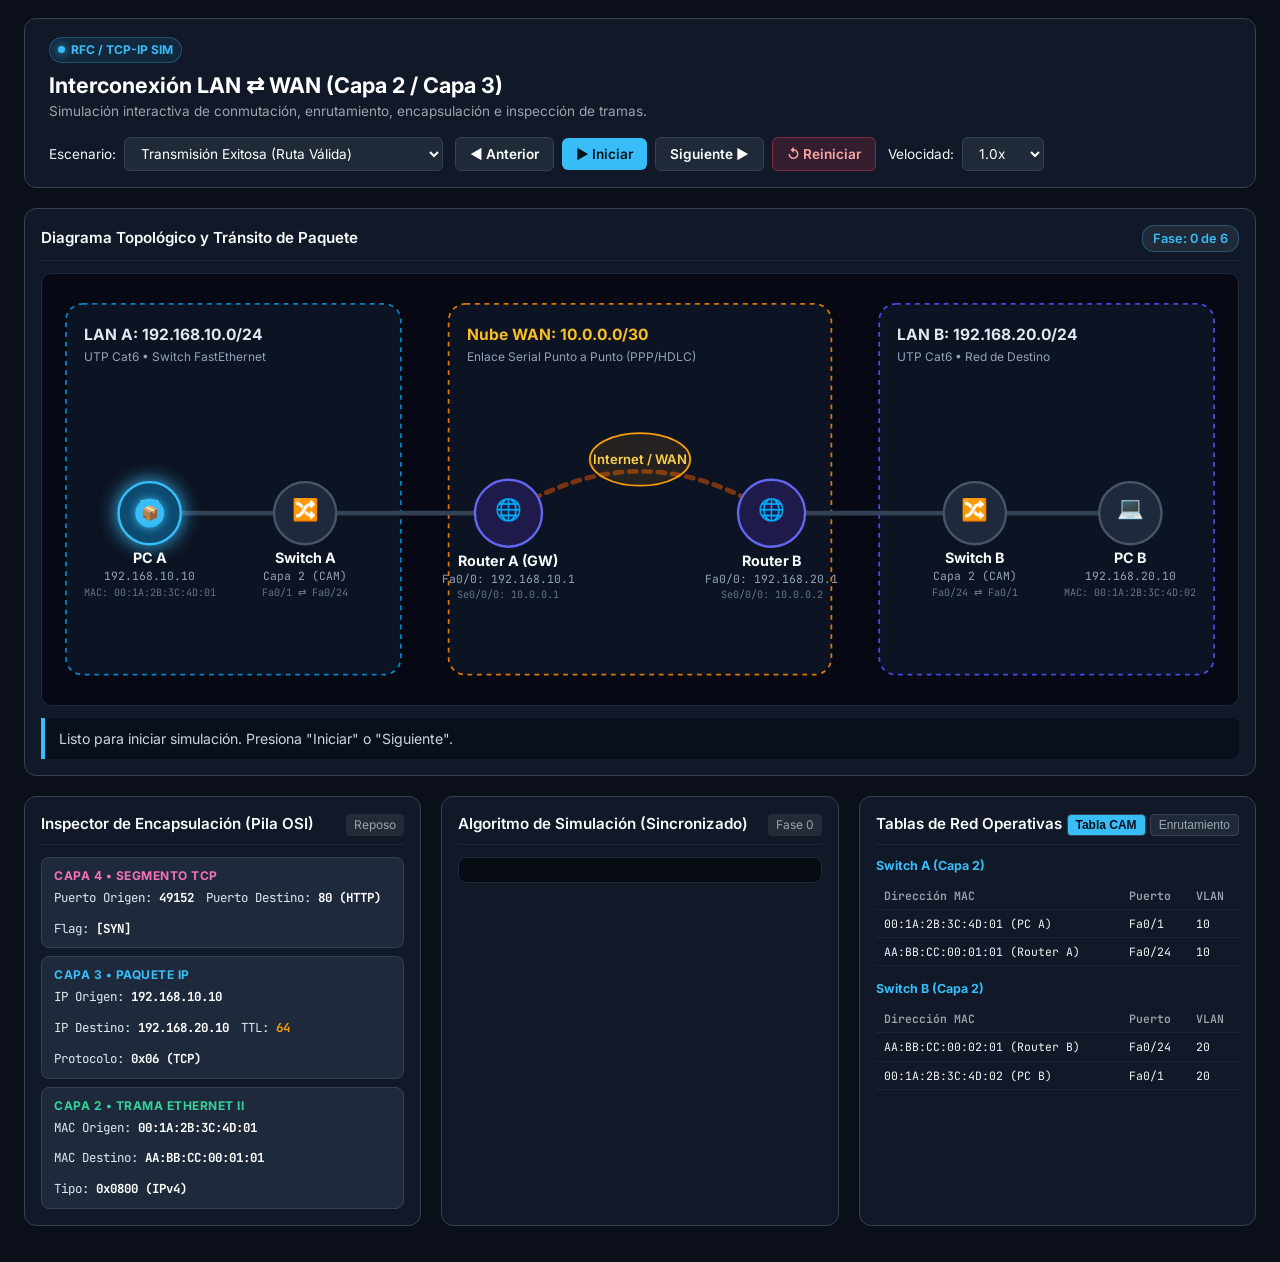
==== index.html @ 436ecb60 "V0.0.2" ====
<!DOCTYPE html>
<html lang="es-MX">
<head>
  <meta charset="UTF-8">
  <meta name="viewport" content="width=device-width, initial-scale=1.0">
  <title>Simulador de Interconexión LAN a WAN</title>
  <link rel="stylesheet" href="style.css">
  <link rel="preconnect" href="https://fonts.googleapis.com">
  <link rel="preconnect" href="https://fonts.gstatic.com" crossorigin>
  <link href="https://fonts.googleapis.com/css2?family=JetBrains+Mono:wght@400;600;700&family=Inter:wght@400;500;600;700&display=swap" rel="stylesheet">
</head>
<body>

  <!-- Encabezado Principal -->
  <header class="app-header">
    <div class="header-titles">
      <div class="badge-status">
        <span class="pulse-indicator"></span> RFC / TCP-IP SIM
      </div>
      <h1>Interconexión LAN ⇄ WAN (Capa 2 / Capa 3)</h1>
      <p class="subtitle">Simulación interactiva de conmutación, enrutamiento, encapsulación e inspección de tramas.</p>
    </div>

    <!-- Barra de Controles Globales -->
    <div class="control-panel">
      <div class="control-group">
        <label for="simulation-mode">Escenario:</label>
        <select id="simulation-mode" class="select-input">
          <option value="success">Transmisión Exitosa (Ruta Válida)</option>
          <option value="fail">Falla en Enrutamiento (ICMP Unreachable)</option>
        </select>
      </div>

      <div class="control-group">
        <button id="btn-prev" class="btn btn-secondary" title="Paso Anterior">◀ Anterior</button>
        <button id="btn-play" class="btn btn-primary" title="Reproducir/Pausar">▶ Iniciar</button>
        <button id="btn-next" class="btn btn-secondary" title="Paso Siguiente">Siguiente ▶</button>
        <button id="btn-reset" class="btn btn-danger" title="Reiniciar Simulación">↺ Reiniciar</button>
      </div>

      <div class="control-group speed-group">
        <label for="playback-speed">Velocidad:</label>
        <select id="playback-speed" class="select-input">
          <option value="2500">0.75x</option>
          <option value="1800" selected>1.0x</option>
          <option value="900">2.0x</option>
        </select>
      </div>
    </div>
  </header>

  <!-- Contenedor Principal en Cuadrícula -->
  <main class="main-layout">
    
    <!-- Panel Superior: Topología de Red Vectorial -->
    <section class="card topology-card">
      <div class="card-header">
        <h2>Diagrama Topológico y Tránsito de Paquete</h2>
        <span class="step-badge" id="step-counter">Fase: 0 de 6</span>
      </div>

      <div class="svg-viewport-wrapper">
        <svg id="network-topology" viewBox="0 0 1000 360" preserveAspectRatio="xMidYMid meet">
          <defs>
            <!-- Gradientes de enlaces -->
            <linearGradient id="utp-gradient" x1="0%" y1="0%" x2="100%" y2="0%">
              <stop offset="0%" stop-color="#38bdf8" />
              <stop offset="100%" stop-color="#818cf8" />
            </linearGradient>
            <linearGradient id="wan-gradient" x1="0%" y1="0%" x2="100%" y2="0%">
              <stop offset="0%" stop-color="#f59e0b" />
              <stop offset="100%" stop-color="#ef4444" />
            </linearGradient>

            <!-- Glow Filters -->
            <filter id="glow-packet" x="-50%" y="-50%" width="200%" height="200%">
              <feDropShadow dx="0" dy="0" stdDeviation="4" flood-color="#38bdf8"/>
            </filter>
            <filter id="glow-error" x="-50%" y="-50%" width="200%" height="200%">
              <feDropShadow dx="0" dy="0" stdDeviation="4" flood-color="#ef4444"/>
            </filter>
          </defs>

          <!-- Zona LAN A -->
          <rect x="20" y="25" width="280" height="310" rx="14" class="zone-box zone-lan-a"/>
          <text x="35" y="55" class="zone-label">LAN A: 192.168.10.0/24</text>
          <text x="35" y="73" class="zone-sublabel">UTP Cat6 • Switch FastEthernet</text>

          <!-- Zona WAN -->
          <rect x="340" y="25" width="320" height="310" rx="14" class="zone-box zone-wan"/>
          <text x="355" y="55" class="zone-label-wan">Nube WAN: 10.0.0.0/30</text>
          <text x="355" y="73" class="zone-sublabel">Enlace Serial Punto a Punto (PPP/HDLC)</text>

          <!-- Zona LAN B -->
          <rect x="700" y="25" width="280" height="310" rx="14" class="zone-box zone-lan-b"/>
          <text x="715" y="55" class="zone-label">LAN B: 192.168.20.0/24</text>
          <text x="715" y="73" class="zone-sublabel">UTP Cat6 • Red de Destino</text>

          <!-- Cables Físicos / Enlaces (Paths) -->
          <path id="link-pcA-swA" class="cable cable-lan" d="M 90 200 L 220 200" />
          <path id="link-swA-rtA" class="cable cable-lan" d="M 220 200 L 390 200" />
          <path id="link-rtA-rtB" class="cable cable-wan" d="M 390 200 Q 500 130 610 200" />
          <path id="link-rtB-swB" class="cable cable-lan" d="M 610 200 L 780 200" />
          <path id="link-swB-pcB" class="cable cable-lan" d="M 780 200 L 910 200" />

          <!-- Nodos: Dispositivos de Red -->

          <!-- PC A -->
          <g id="node-pcA" class="network-node active-node" transform="translate(90, 200)">
            <circle r="26" class="node-bg" />
            <text y="-3" class="node-icon">💻</text>
            <text y="42" class="node-name">PC A</text>
            <text y="56" class="node-ip">192.168.10.10</text>
            <text y="69" class="node-mac">MAC: 00:1A:2B:3C:4D:01</text>
          </g>

          <!-- Switch A -->
          <g id="node-swA" class="network-node" transform="translate(220, 200)">
            <circle r="26" class="node-bg" />
            <text y="-2" class="node-icon">🔀</text>
            <text y="42" class="node-name">Switch A</text>
            <text y="56" class="node-ip">Capa 2 (CAM)</text>
            <text y="69" class="node-mac">Fa0/1 ⇄ Fa0/24</text>
          </g>

          <!-- Router A -->
          <g id="node-rtA" class="network-node" transform="translate(390, 200)">
            <circle r="28" class="node-bg node-router" />
            <text y="-2" class="node-icon">🌐</text>
            <text y="44" class="node-name">Router A (GW)</text>
            <text y="58" class="node-ip">Fa0/0: 192.168.10.1</text>
            <text y="71" class="node-mac">Se0/0/0: 10.0.0.1</text>
          </g>

          <!-- Nube WAN (Ilustración central) -->
          <g transform="translate(500, 155)">
            <ellipse rx="42" ry="22" class="wan-cloud-bg" />
            <text y="4" class="wan-cloud-text">Internet / WAN</text>
          </g>

          <!-- Router B -->
          <g id="node-rtB" class="network-node" transform="translate(610, 200)">
            <circle r="28" class="node-bg node-router" />
            <text y="-2" class="node-icon">🌐</text>
            <text y="44" class="node-name">Router B</text>
            <text y="58" class="node-ip">Fa0/0: 192.168.20.1</text>
            <text y="71" class="node-mac">Se0/0/0: 10.0.0.2</text>
          </g>

          <!-- Switch B -->
          <g id="node-swB" class="network-node" transform="translate(780, 200)">
            <circle r="26" class="node-bg" />
            <text y="-2" class="node-icon">🔀</text>
            <text y="42" class="node-name">Switch B</text>
            <text y="56" class="node-ip">Capa 2 (CAM)</text>
            <text y="69" class="node-mac">Fa0/24 ⇄ Fa0/1</text>
          </g>

          <!-- PC B -->
          <g id="node-pcB" class="network-node" transform="translate(910, 200)">
            <circle r="26" class="node-bg" />
            <text y="-3" class="node-icon">💻</text>
            <text y="42" class="node-name">PC B</text>
            <text y="56" class="node-ip">192.168.20.10</text>
            <text y="69" class="node-mac">MAC: 00:1A:2B:3C:4D:02</text>
          </g>

          <!-- Paquete Dinámico Animado -->
          <g id="packet-marker" transform="translate(90, 200)">
            <circle r="12" class="packet-circle" filter="url(#glow-packet)"/>
            <text id="packet-icon" text-anchor="middle" dy="4" class="packet-text">📦</text>
          </g>
        </svg>
      </div>

      <!-- Barra de Estado Inferior de la Topología -->
      <div class="event-banner" id="event-description">
        Listo para iniciar simulación. Presiona "Iniciar" o "Siguiente".
      </div>
    </section>

    <!-- Fila Inferior: Inspector OSI, Algoritmo y Tablas -->
    <div class="bottom-grid">

      <!-- Panel 1: Inspector de Cabeceras / Pila OSI -->
      <section class="card osi-card">
        <div class="card-header">
          <h3>Inspector de Encapsulación (Pila OSI)</h3>
          <span class="info-pill" id="osi-status">Reposo</span>
        </div>
        <div class="osi-layers-stack">
          <!-- Capa 4: Transporte -->
          <div class="osi-layer layer-4">
            <div class="layer-title">Capa 4 • Segmento TCP</div>
            <div class="layer-content">
              <span>Puerto Origen: <strong>49152</strong></span>
              <span>Puerto Destino: <strong>80 (HTTP)</strong></span>
              <span>Flag: <strong>[SYN]</strong></span>
            </div>
          </div>
          <!-- Capa 3: Red -->
          <div class="osi-layer layer-3">
            <div class="layer-title">Capa 3 • Paquete IP</div>
            <div class="layer-content">
              <span>IP Origen: <strong id="hdr-ip-src">192.168.10.10</strong></span>
              <span>IP Destino: <strong id="hdr-ip-dst">192.168.20.10</strong></span>
              <span>TTL: <strong id="hdr-ttl" class="highlight-val">64</strong></span>
              <span>Protocolo: <strong>0x06 (TCP)</strong></span>
            </div>
          </div>
          <!-- Capa 2: Enlace de Datos -->
          <div class="osi-layer layer-2" id="layer-2-container">
            <div class="layer-title" id="hdr-l2-proto">Capa 2 • Trama Ethernet II</div>
            <div class="layer-content" id="hdr-l2-details">
              <span>MAC Origen: <strong id="hdr-mac-src">00:1A:2B:3C:4D:01</strong></span>
              <span>MAC Destino: <strong id="hdr-mac-dst">AA:BB:CC:00:01:01</strong></span>
              <span>Tipo: <strong>0x0800 (IPv4)</strong></span>
            </div>
          </div>
        </div>
      </section>

      <!-- Panel 2: Visor del Pseudocódigo Sincronizado -->
      <section class="card code-card">
        <div class="card-header">
          <h3>Algoritmo de Simulación (Sincronizado)</h3>
          <span class="info-pill" id="phase-tag">Fase 0</span>
        </div>
        <div class="code-viewport" id="code-container">
          <pre><code id="pseudocode-display"><!-- Las líneas se renderizan dinámicamente --></code></pre>
        </div>
      </section>

      <!-- Panel 3: Tablas Operativas de Dispositivos -->
      <section class="card tables-card">
        <div class="card-header">
          <h3>Tablas de Red Operativas</h3>
          <div class="tab-buttons">
            <button class="tab-btn active" data-tab="tab-cam">Tabla CAM</button>
            <button class="tab-btn" data-tab="tab-routing">Enrutamiento</button>
          </div>
        </div>

        <!-- Vista Tablas CAM -->
        <div class="tab-view active" id="tab-cam">
          <h4>Switch A (Capa 2)</h4>
          <table class="data-table">
            <thead>
              <tr><th>Dirección MAC</th><th>Puerto</th><th>VLAN</th></tr>
            </thead>
            <tbody>
              <tr id="cam-row-1"><td>00:1A:2B:3C:4D:01 (PC A)</td><td>Fa0/1</td><td>10</td></tr>
              <tr id="cam-row-2"><td>AA:BB:CC:00:01:01 (Router A)</td><td>Fa0/24</td><td>10</td></tr>
            </tbody>
          </table>

          <h4 style="margin-top: 14px;">Switch B (Capa 2)</h4>
          <table class="data-table">
            <thead>
              <tr><th>Dirección MAC</th><th>Puerto</th><th>VLAN</th></tr>
            </thead>
            <tbody>
              <tr id="cam-row-3"><td>AA:BB:CC:00:02:01 (Router B)</td><td>Fa0/24</td><td>20</td></tr>
              <tr id="cam-row-4"><td>00:1A:2B:3C:4D:02 (PC B)</td><td>Fa0/1</td><td>20</td></tr>
            </tbody>
          </table>
        </div>

        <!-- Vista Tablas de Enrutamiento -->
        <div class="tab-view" id="tab-routing">
          <h4>Router A (Capa 3)</h4>
          <table class="data-table">
            <thead>
              <tr><th>Red Destino</th><th>Máscara</th><th>Próximo Salto / Int</th></tr>
            </thead>
            <tbody>
              <tr id="rt-row-1"><td>192.168.10.0</td><td>/24</td><td>Directa (Fa0/0)</td></tr>
              <tr id="rt-row-2"><td>10.0.0.0</td><td>/30</td><td>Directa (Se0/0/0)</td></tr>
              <tr id="rt-row-3" class="highlight-route"><td>192.168.20.0</td><td>/24</td><td>10.0.0.2 (Se0/0/0)</td></tr>
            </tbody>
          </table>

          <h4 style="margin-top: 14px;">Router B (Capa 3)</h4>
          <table class="data-table">
            <thead>
              <tr><th>Red Destino</th><th>Máscara</th><th>Próximo Salto / Int</th></tr>
            </thead>
            <tbody>
              <tr id="rt-row-4"><td>10.0.0.0</td><td>/30</td><td>Directa (Se0/0/0)</td></tr>
              <tr id="rt-row-5" class="highlight-route"><td>192.168.20.0</td><td>/24</td><td>Directa (Fa0/0)</td></tr>
            </tbody>
          </table>
        </div>
      </section>

    </div>
  </main>

  <script src="script.js"></script>
</body>
</html>
---- style.css ----
/* ==========================================================
   Variables de Tema y Reset
   ========================================================== */
:root {
  --bg-main: #0b0f19;
  --bg-card: #111827;
  --bg-card-hover: #1f2937;
  --border-color: #374151;
  --text-main: #f3f4f6;
  --text-muted: #9ca3af;
  
  --accent-cyan: #38bdf8;
  --accent-blue: #6366f1;
  --accent-green: #10b981;
  --accent-amber: #f59e0b;
  --accent-rose: #f43f5e;
  
  --font-sans: 'Inter', -apple-system, BlinkMacSystemFont, sans-serif;
  --font-mono: 'JetBrains Mono', Consolas, Monaco, monospace;
}

* {
  box-sizing: border-box;
  margin: 0;
  padding: 0;
}

body {
  font-family: var(--font-sans);
  background-color: var(--bg-main);
  color: var(--text-main);
  min-height: 100vh;
  line-height: 1.5;
  padding: 18px 24px 36px 24px;
}

/* ==========================================================
   Encabezado y Panel Superior
   ========================================================== */
.app-header {
  display: flex;
  flex-wrap: wrap;
  justify-content: space-between;
  align-items: center;
  gap: 16px;
  background-color: var(--bg-card);
  border: 1px solid var(--border-color);
  padding: 16px 24px;
  border-radius: 12px;
  margin-bottom: 20px;
}

.header-titles h1 {
  font-size: 1.35rem;
  font-weight: 700;
  color: #fff;
}

.subtitle {
  font-size: 0.85rem;
  color: var(--text-muted);
}

.badge-status {
  display: inline-flex;
  align-items: center;
  gap: 6px;
  font-size: 0.75rem;
  font-weight: 700;
  color: var(--accent-cyan);
  background: rgba(56, 189, 248, 0.1);
  padding: 3px 8px;
  border-radius: 20px;
  margin-bottom: 6px;
  border: 1px solid rgba(56, 189, 248, 0.3);
}

.pulse-indicator {
  width: 7px;
  height: 7px;
  background-color: var(--accent-cyan);
  border-radius: 50%;
  box-shadow: 0 0 8px var(--accent-cyan);
}

.control-panel {
  display: flex;
  flex-wrap: wrap;
  align-items: center;
  gap: 12px;
}

.control-group {
  display: flex;
  align-items: center;
  gap: 8px;
  font-size: 0.85rem;
}

.select-input {
  background-color: #1f2937;
  color: #fff;
  border: 1px solid var(--border-color);
  padding: 7px 12px;
  border-radius: 6px;
  font-family: inherit;
  font-size: 0.85rem;
  cursor: pointer;
  outline: none;
}

.select-input:focus {
  border-color: var(--accent-cyan);
}

.btn {
  font-family: inherit;
  font-size: 0.85rem;
  font-weight: 600;
  padding: 8px 14px;
  border-radius: 6px;
  cursor: pointer;
  border: none;
  transition: all 0.2s ease;
}

.btn-primary {
  background-color: var(--accent-cyan);
  color: #04121e;
}
.btn-primary:hover {
  background-color: #7dd3fc;
}

.btn-secondary {
  background-color: #1f2937;
  color: #fff;
  border: 1px solid var(--border-color);
}
.btn-secondary:hover {
  background-color: #374151;
}

.btn-danger {
  background-color: rgba(244, 63, 94, 0.15);
  color: #fca5a5;
  border: 1px solid rgba(244, 63, 94, 0.4);
}
.btn-danger:hover {
  background-color: rgba(244, 63, 94, 0.3);
}

/* ==========================================================
   Layout Principal y Tarjetas
   ========================================================== */
.main-layout {
  display: flex;
  flex-direction: column;
  gap: 20px;
}

.card {
  background-color: var(--bg-card);
  border: 1px solid var(--border-color);
  border-radius: 12px;
  padding: 16px;
  display: flex;
  flex-direction: column;
}

.card-header {
  display: flex;
  justify-content: space-between;
  align-items: center;
  margin-bottom: 12px;
  border-bottom: 1px solid rgba(255, 255, 255, 0.05);
  padding-bottom: 8px;
}

.card-header h2, .card-header h3 {
  font-size: 0.95rem;
  font-weight: 600;
  color: #f9fafb;
}

.step-badge {
  background: #1f2937;
  color: var(--accent-cyan);
  padding: 3px 10px;
  border-radius: 12px;
  font-size: 0.8rem;
  font-weight: 600;
  border: 1px solid rgba(56, 189, 248, 0.3);
}

.info-pill {
  font-size: 0.75rem;
  background: rgba(255, 255, 255, 0.08);
  padding: 2px 8px;
  border-radius: 4px;
  color: var(--text-muted);
}

/* ==========================================================
   Topología SVG y Nodos
   ========================================================== */
.svg-viewport-wrapper {
  width: 100%;
  background: #060913;
  border: 1px solid #1e293b;
  border-radius: 10px;
  overflow: hidden;
}

#network-topology {
  width: 100%;
  height: auto;
  display: block;
}

.zone-box {
  fill: #0c1322;
  stroke-width: 1.5;
  stroke-dasharray: 4 4;
}

.zone-lan-a { stroke: #0284c7; }
.zone-lan-b { stroke: #4f46e5; }
.zone-wan { stroke: #d97706; }

.zone-label {
  font-family: var(--font-sans);
  font-size: 13px;
  font-weight: 700;
  fill: #e2e8f0;
}
.zone-label-wan {
  font-family: var(--font-sans);
  font-size: 13px;
  font-weight: 700;
  fill: #fbbf24;
}
.zone-sublabel {
  font-family: var(--font-sans);
  font-size: 10px;
  fill: #94a3b8;
}

/* Cables */
.cable {
  fill: none;
  stroke-width: 4;
  stroke-linecap: round;
  transition: stroke 0.3s ease;
}
.cable-lan { stroke: #334155; }
.cable-wan { stroke: #78350f; stroke-dasharray: 6 6; }

.cable.active-link {
  stroke: var(--accent-cyan) !important;
  stroke-dasharray: none;
  filter: drop-shadow(0 0 6px var(--accent-cyan));
}
.cable.active-wan-link {
  stroke: var(--accent-amber) !important;
  stroke-dasharray: 4 4;
  filter: drop-shadow(0 0 6px var(--accent-amber));
}

/* Dispositivos */
.network-node {
  cursor: pointer;
  transition: transform 0.2s ease;
}
.network-node:hover {
  transform: scale(1.05);
}

.node-bg {
  fill: #1e293b;
  stroke: #475569;
  stroke-width: 2;
  transition: all 0.3s ease;
}
.node-router {
  fill: #1e1b4b;
  stroke: #6366f1;
}

.network-node.active-node .node-bg {
  stroke: var(--accent-cyan);
  fill: #0c4a6e;
  filter: drop-shadow(0 0 8px var(--accent-cyan));
}

.network-node.error-node .node-bg {
  stroke: var(--accent-rose);
  fill: #881337;
  filter: drop-shadow(0 0 8px var(--accent-rose));
}

.node-icon {
  font-size: 18px;
  text-anchor: middle;
  dominant-baseline: middle;
  user-select: none;
}
.node-name {
  font-size: 12px;
  font-weight: 700;
  fill: #f8fafc;
  text-anchor: middle;
}
.node-ip {
  font-size: 9.5px;
  font-family: var(--font-mono);
  fill: #94a3b8;
  text-anchor: middle;
}
.node-mac {
  font-size: 8.5px;
  font-family: var(--font-mono);
  fill: #64748b;
  text-anchor: middle;
}

.wan-cloud-bg {
  fill: rgba(245, 158, 11, 0.1);
  stroke: #f59e0b;
  stroke-width: 1.5;
}
.wan-cloud-text {
  font-size: 11px;
  font-weight: 600;
  fill: #fcd34d;
  text-anchor: middle;
}

/* Paquete Dinámico */
.packet-circle {
  fill: #38bdf8;
  transition: all 0.5s ease-in-out;
}
.packet-text {
  font-size: 12px;
  user-select: none;
}

.event-banner {
  margin-top: 12px;
  background-color: #0a0f1d;
  border-left: 4px solid var(--accent-cyan);
  padding: 10px 14px;
  border-radius: 0 8px 8px 0;
  font-size: 0.88rem;
  color: #cbd5e1;
}

/* ==========================================================
   Sección Inferior (Grid de 3 Columnas)
   ========================================================== */
.bottom-grid {
  display: grid;
  grid-template-columns: repeat(auto-fit, minmax(320px, 1fr));
  gap: 20px;
}

/* Pila OSI */
.osi-layers-stack {
  display: flex;
  flex-direction: column;
  gap: 8px;
}

.osi-layer {
  background: #1e293b;
  border: 1px solid var(--border-color);
  border-radius: 8px;
  padding: 9px 12px;
}

.layer-title {
  font-size: 0.75rem;
  font-weight: 700;
  text-transform: uppercase;
  letter-spacing: 0.5px;
  margin-bottom: 4px;
}

.layer-4 .layer-title { color: #f472b6; }
.layer-3 .layer-title { color: #38bdf8; }
.layer-2 .layer-title { color: #34d399; }

.layer-content {
  font-family: var(--font-mono);
  font-size: 0.78rem;
  display: flex;
  flex-wrap: wrap;
  gap: 12px;
  color: #e2e8f0;
}

.layer-content strong {
  color: #fff;
}

.highlight-val {
  color: var(--accent-amber) !important;
}

/* Visor de Código */
.code-viewport {
  background: #070b14;
  border-radius: 8px;
  border: 1px solid #1e293b;
  padding: 12px;
  max-height: 250px;
  overflow-y: auto;
  font-family: var(--font-mono);
  font-size: 0.77rem;
}

.code-line {
  display: block;
  padding: 2px 6px;
  border-radius: 4px;
  color: #64748b;
  white-space: pre-wrap;
}

.code-line.active {
  background: rgba(56, 189, 248, 0.15);
  color: #e0f2fe;
  border-left: 3px solid var(--accent-cyan);
}

.code-comment { color: #475569; font-style: italic; }

/* Tablas Operativas */
.tab-buttons {
  display: flex;
  gap: 4px;
}
.tab-btn {
  background: #1f2937;
  border: 1px solid var(--border-color);
  color: var(--text-muted);
  font-size: 0.75rem;
  padding: 3px 8px;
  border-radius: 4px;
  cursor: pointer;
}
.tab-btn.active {
  background: var(--accent-cyan);
  color: #0b0f19;
  font-weight: 700;
}

.tab-view { display: none; }
.tab-view.active { display: block; }

.tab-view h4 {
  font-size: 0.78rem;
  color: var(--accent-cyan);
  margin-bottom: 6px;
}

.data-table {
  width: 100%;
  border-collapse: collapse;
  font-family: var(--font-mono);
  font-size: 0.72rem;
  text-align: left;
}

.data-table th, .data-table td {
  padding: 5px 8px;
  border-bottom: 1px solid rgba(255, 255, 255, 0.05);
}

.data-table th {
  color: var(--text-muted);
  font-weight: 600;
}

.data-table tr.active-lookup {
  background: rgba(16, 185, 129, 0.2);
  color: #6ee7b7;
}

/* ==========================================================
   Media Queries para Móviles
   ========================================================== */
@media (max-width: 860px) {
  body { padding: 12px; }
  .app-header { flex-direction: column; align-items: flex-start; }
  .control-panel { width: 100%; justify-content: flex-start; }
  .bottom-grid { grid-template-columns: 1fr; }
}
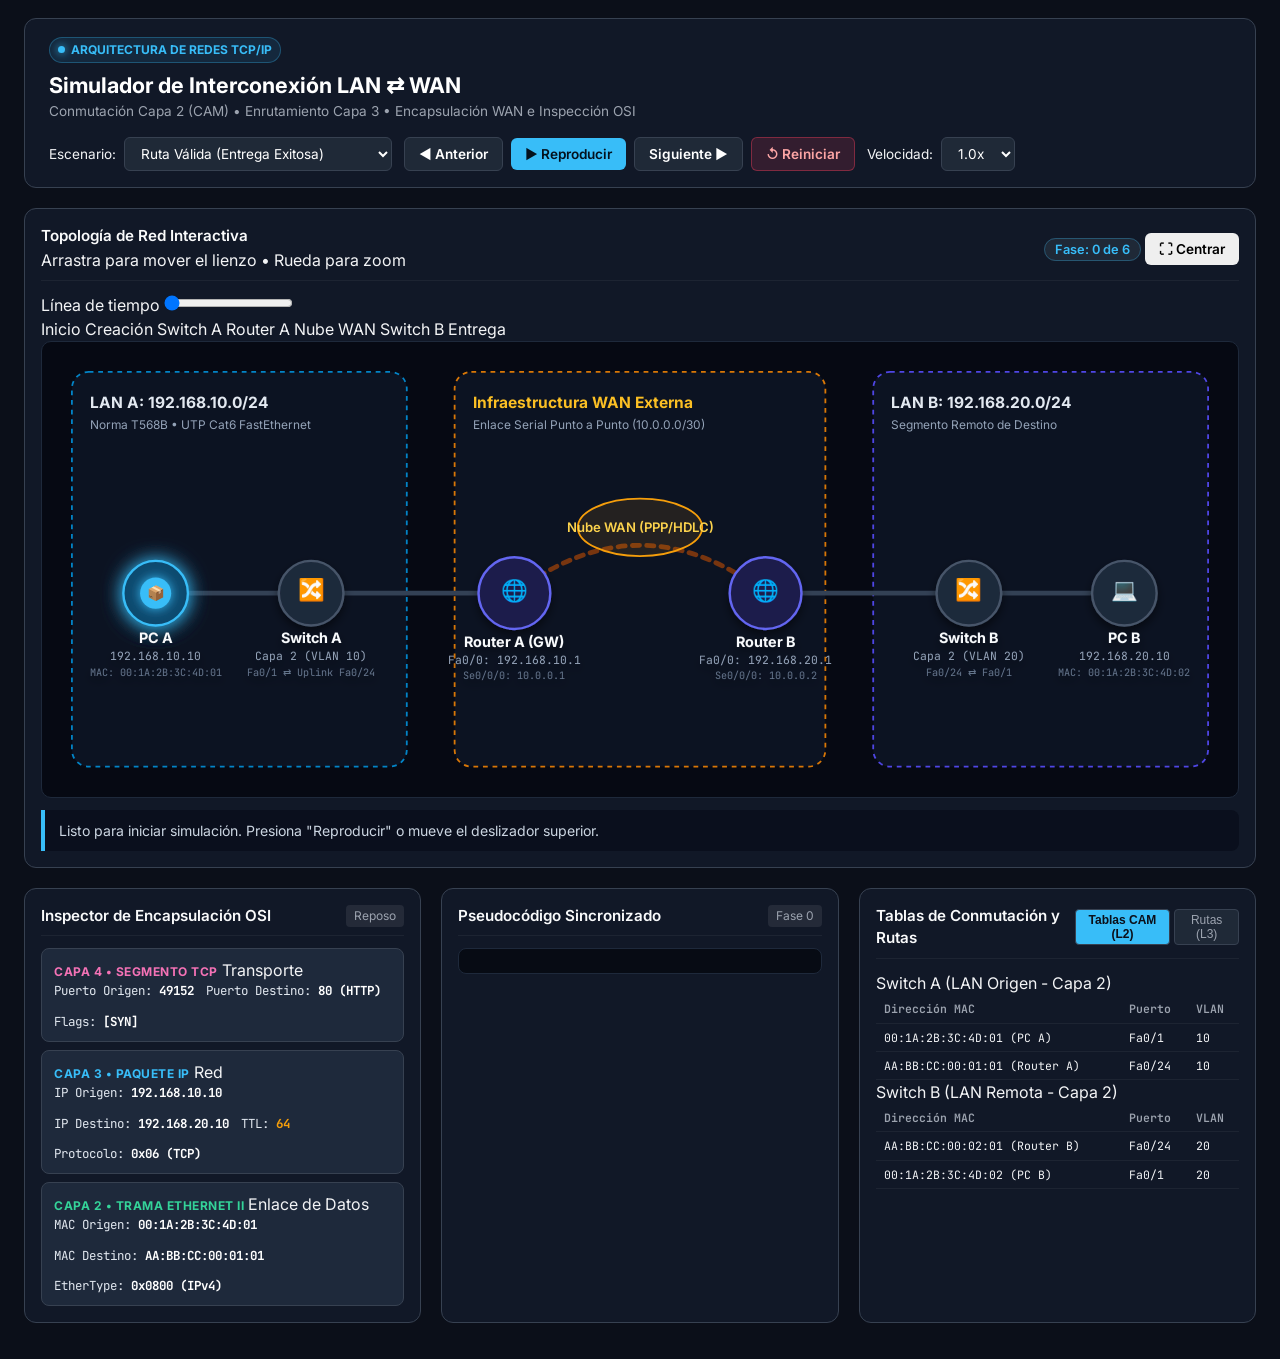
==== commit 14a556aa: "Update network simulator UI elements and labels" ====
--- a/index.html
+++ b/index.html
@@ -7,7 +7,7 @@
   <link rel="stylesheet" href="style.css">
   <link rel="preconnect" href="https://fonts.googleapis.com">
   <link rel="preconnect" href="https://fonts.gstatic.com" crossorigin>
-  <link href="https://fonts.googleapis.com/css2?family=JetBrains+Mono:wght@400;600;700&family=Inter:wght@400;500;600;700&display=swap" rel="stylesheet">
+  <link href="https://fonts.googleapis.com/css2?family=JetBrains+Mono:wght@400;500;700&family=Inter:wght@400;500;600;700&display=swap" rel="stylesheet">
 </head>
 <body>
 
@@ -15,25 +15,25 @@
   <header class="app-header">
     <div class="header-titles">
       <div class="badge-status">
-        <span class="pulse-indicator"></span> RFC / TCP-IP SIM
-      </div>
-      <h1>Interconexión LAN ⇄ WAN (Capa 2 / Capa 3)</h1>
-      <p class="subtitle">Simulación interactiva de conmutación, enrutamiento, encapsulación e inspección de tramas.</p>
+        <span class="pulse-indicator"></span> ARQUITECTURA DE REDES TCP/IP
+      </div>
+      <h1>Simulador de Interconexión LAN ⇄ WAN</h1>
+      <p class="subtitle">Conmutación Capa 2 (CAM) • Enrutamiento Capa 3 • Encapsulación WAN e Inspección OSI</p>
     </div>
 
-    <!-- Barra de Controles Globales -->
+    <!-- Controles de Simulación -->
     <div class="control-panel">
       <div class="control-group">
         <label for="simulation-mode">Escenario:</label>
         <select id="simulation-mode" class="select-input">
-          <option value="success">Transmisión Exitosa (Ruta Válida)</option>
-          <option value="fail">Falla en Enrutamiento (ICMP Unreachable)</option>
+          <option value="success">Ruta Válida (Entrega Exitosa)</option>
+          <option value="fail">Falla de Enrutamiento (ICMP Drop)</option>
         </select>
       </div>
 
-      <div class="control-group">
+      <div class="control-group button-cluster">
         <button id="btn-prev" class="btn btn-secondary" title="Paso Anterior">◀ Anterior</button>
-        <button id="btn-play" class="btn btn-primary" title="Reproducir/Pausar">▶ Iniciar</button>
+        <button id="btn-play" class="btn btn-primary" title="Reproducir/Pausar">▶ Reproducir</button>
         <button id="btn-next" class="btn btn-secondary" title="Paso Siguiente">Siguiente ▶</button>
         <button id="btn-reset" class="btn btn-danger" title="Reiniciar Simulación">↺ Reiniciar</button>
       </div>
@@ -41,255 +41,282 @@
       <div class="control-group speed-group">
         <label for="playback-speed">Velocidad:</label>
         <select id="playback-speed" class="select-input">
-          <option value="2500">0.75x</option>
-          <option value="1800" selected>1.0x</option>
-          <option value="900">2.0x</option>
+          <option value="3000">0.5x</option>
+          <option value="2000" selected>1.0x</option>
+          <option value="1000">2.0x</option>
         </select>
       </div>
     </div>
   </header>
 
-  <!-- Contenedor Principal en Cuadrícula -->
+  <!-- Contenedor Principal -->
   <main class="main-layout">
     
-    <!-- Panel Superior: Topología de Red Vectorial -->
+    <!-- Lienzo de Topología Interactivo -->
     <section class="card topology-card">
       <div class="card-header">
-        <h2>Diagrama Topológico y Tránsito de Paquete</h2>
-        <span class="step-badge" id="step-counter">Fase: 0 de 6</span>
-      </div>
-
-      <div class="svg-viewport-wrapper">
-        <svg id="network-topology" viewBox="0 0 1000 360" preserveAspectRatio="xMidYMid meet">
+        <div class="header-with-hint">
+          <h2>Topología de Red Interactiva</h2>
+          <span class="cursor-hint">Arrastra para mover el lienzo • Rueda para zoom</span>
+        </div>
+        <div class="canvas-actions">
+          <span class="step-badge" id="step-counter">Fase: 0 de 6</span>
+          <button id="btn-reset-zoom" class="btn btn-xs" title="Restablecer Vista">⛶ Centrar</button>
+        </div>
+      </div>
+
+      <!-- Barra de Progreso Deslizable (Scrubber) -->
+      <div class="scrubber-container">
+        <label for="timeline-scrubber" class="sr-only">Línea de tiempo</label>
+        <input type="range" id="timeline-scrubber" min="0" max="6" value="0" step="1">
+        <div class="scrubber-ticks">
+          <span>Inicio</span>
+          <span>Creación</span>
+          <span>Switch A</span>
+          <span>Router A</span>
+          <span>Nube WAN</span>
+          <span>Switch B</span>
+          <span>Entrega</span>
+        </div>
+      </div>
+
+      <!-- Viewport SVG con soporte Pan & Zoom -->
+      <div class="svg-viewport-wrapper" id="viewport-container">
+        <svg id="network-topology" viewBox="0 0 1000 380" preserveAspectRatio="xMidYMid meet">
           <defs>
-            <!-- Gradientes de enlaces -->
-            <linearGradient id="utp-gradient" x1="0%" y1="0%" x2="100%" y2="0%">
-              <stop offset="0%" stop-color="#38bdf8" />
-              <stop offset="100%" stop-color="#818cf8" />
-            </linearGradient>
-            <linearGradient id="wan-gradient" x1="0%" y1="0%" x2="100%" y2="0%">
-              <stop offset="0%" stop-color="#f59e0b" />
-              <stop offset="100%" stop-color="#ef4444" />
-            </linearGradient>
-
-            <!-- Glow Filters -->
             <filter id="glow-packet" x="-50%" y="-50%" width="200%" height="200%">
-              <feDropShadow dx="0" dy="0" stdDeviation="4" flood-color="#38bdf8"/>
+              <feDropShadow dx="0" dy="0" stdDeviation="5" flood-color="#38bdf8"/>
             </filter>
             <filter id="glow-error" x="-50%" y="-50%" width="200%" height="200%">
-              <feDropShadow dx="0" dy="0" stdDeviation="4" flood-color="#ef4444"/>
+              <feDropShadow dx="0" dy="0" stdDeviation="5" flood-color="#ef4444"/>
+            </filter>
+            <filter id="node-shadow" x="-20%" y="-20%" width="140%" height="140%">
+              <feDropShadow dx="0" dy="4" stdDeviation="4" flood-color="#000000" flood-opacity="0.5"/>
             </filter>
           </defs>
 
-          <!-- Zona LAN A -->
-          <rect x="20" y="25" width="280" height="310" rx="14" class="zone-box zone-lan-a"/>
-          <text x="35" y="55" class="zone-label">LAN A: 192.168.10.0/24</text>
-          <text x="35" y="73" class="zone-sublabel">UTP Cat6 • Switch FastEthernet</text>
-
-          <!-- Zona WAN -->
-          <rect x="340" y="25" width="320" height="310" rx="14" class="zone-box zone-wan"/>
-          <text x="355" y="55" class="zone-label-wan">Nube WAN: 10.0.0.0/30</text>
-          <text x="355" y="73" class="zone-sublabel">Enlace Serial Punto a Punto (PPP/HDLC)</text>
-
-          <!-- Zona LAN B -->
-          <rect x="700" y="25" width="280" height="310" rx="14" class="zone-box zone-lan-b"/>
-          <text x="715" y="55" class="zone-label">LAN B: 192.168.20.0/24</text>
-          <text x="715" y="73" class="zone-sublabel">UTP Cat6 • Red de Destino</text>
-
-          <!-- Cables Físicos / Enlaces (Paths) -->
-          <path id="link-pcA-swA" class="cable cable-lan" d="M 90 200 L 220 200" />
-          <path id="link-swA-rtA" class="cable cable-lan" d="M 220 200 L 390 200" />
-          <path id="link-rtA-rtB" class="cable cable-wan" d="M 390 200 Q 500 130 610 200" />
-          <path id="link-rtB-swB" class="cable cable-lan" d="M 610 200 L 780 200" />
-          <path id="link-swB-pcB" class="cable cable-lan" d="M 780 200 L 910 200" />
-
-          <!-- Nodos: Dispositivos de Red -->
-
-          <!-- PC A -->
-          <g id="node-pcA" class="network-node active-node" transform="translate(90, 200)">
-            <circle r="26" class="node-bg" />
-            <text y="-3" class="node-icon">💻</text>
-            <text y="42" class="node-name">PC A</text>
-            <text y="56" class="node-ip">192.168.10.10</text>
-            <text y="69" class="node-mac">MAC: 00:1A:2B:3C:4D:01</text>
-          </g>
-
-          <!-- Switch A -->
-          <g id="node-swA" class="network-node" transform="translate(220, 200)">
-            <circle r="26" class="node-bg" />
-            <text y="-2" class="node-icon">🔀</text>
-            <text y="42" class="node-name">Switch A</text>
-            <text y="56" class="node-ip">Capa 2 (CAM)</text>
-            <text y="69" class="node-mac">Fa0/1 ⇄ Fa0/24</text>
-          </g>
-
-          <!-- Router A -->
-          <g id="node-rtA" class="network-node" transform="translate(390, 200)">
-            <circle r="28" class="node-bg node-router" />
-            <text y="-2" class="node-icon">🌐</text>
-            <text y="44" class="node-name">Router A (GW)</text>
-            <text y="58" class="node-ip">Fa0/0: 192.168.10.1</text>
-            <text y="71" class="node-mac">Se0/0/0: 10.0.0.1</text>
-          </g>
-
-          <!-- Nube WAN (Ilustración central) -->
-          <g transform="translate(500, 155)">
-            <ellipse rx="42" ry="22" class="wan-cloud-bg" />
-            <text y="4" class="wan-cloud-text">Internet / WAN</text>
-          </g>
-
-          <!-- Router B -->
-          <g id="node-rtB" class="network-node" transform="translate(610, 200)">
-            <circle r="28" class="node-bg node-router" />
-            <text y="-2" class="node-icon">🌐</text>
-            <text y="44" class="node-name">Router B</text>
-            <text y="58" class="node-ip">Fa0/0: 192.168.20.1</text>
-            <text y="71" class="node-mac">Se0/0/0: 10.0.0.2</text>
-          </g>
-
-          <!-- Switch B -->
-          <g id="node-swB" class="network-node" transform="translate(780, 200)">
-            <circle r="26" class="node-bg" />
-            <text y="-2" class="node-icon">🔀</text>
-            <text y="42" class="node-name">Switch B</text>
-            <text y="56" class="node-ip">Capa 2 (CAM)</text>
-            <text y="69" class="node-mac">Fa0/24 ⇄ Fa0/1</text>
-          </g>
-
-          <!-- PC B -->
-          <g id="node-pcB" class="network-node" transform="translate(910, 200)">
-            <circle r="26" class="node-bg" />
-            <text y="-3" class="node-icon">💻</text>
-            <text y="42" class="node-name">PC B</text>
-            <text y="56" class="node-ip">192.168.20.10</text>
-            <text y="69" class="node-mac">MAC: 00:1A:2B:3C:4D:02</text>
-          </g>
-
-          <!-- Paquete Dinámico Animado -->
-          <g id="packet-marker" transform="translate(90, 200)">
-            <circle r="12" class="packet-circle" filter="url(#glow-packet)"/>
-            <text id="packet-icon" text-anchor="middle" dy="4" class="packet-text">📦</text>
+          <!-- Grupo Transformable para Pan y Zoom suave -->
+          <g id="pan-zoom-stage">
+
+            <!-- Subred LAN A -->
+            <rect x="25" y="25" width="280" height="330" rx="14" class="zone-box zone-lan-a"/>
+            <text x="40" y="55" class="zone-label">LAN A: 192.168.10.0/24</text>
+            <text x="40" y="73" class="zone-sublabel">Norma T568B • UTP Cat6 FastEthernet</text>
+
+            <!-- Zona WAN -->
+            <rect x="345" y="25" width="310" height="330" rx="14" class="zone-box zone-wan"/>
+            <text x="360" y="55" class="zone-label-wan">Infraestructura WAN Externa</text>
+            <text x="360" y="73" class="zone-sublabel">Enlace Serial Punto a Punto (10.0.0.0/30)</text>
+
+            <!-- Subred LAN B -->
+            <rect x="695" y="25" width="280" height="330" rx="14" class="zone-box zone-lan-b"/>
+            <text x="710" y="55" class="zone-label">LAN B: 192.168.20.0/24</text>
+            <text x="710" y="73" class="zone-sublabel">Segmento Remoto de Destino</text>
+
+            <!-- Cables Físicos / Trayectorias -->
+            <path id="link-step-1" class="cable cable-lan" d="M 95 210 L 225 210" />
+            <path id="link-step-2" class="cable cable-lan" d="M 225 210 L 395 210" />
+            <path id="link-step-3" class="cable cable-wan" d="M 395 210 Q 500 130 605 210" />
+            <path id="link-step-4" class="cable cable-lan" d="M 605 210 L 775 210" />
+            <path id="link-step-5" class="cable cable-lan" d="M 775 210 L 905 210" />
+
+            <!-- Nodos de Red -->
+            <!-- Computadora A -->
+            <g id="node-pcA" class="network-node active-node" transform="translate(95, 210)" filter="url(#node-shadow)">
+              <circle r="27" class="node-bg" />
+              <text y="-2" class="node-icon">💻</text>
+              <text y="42" class="node-name">PC A</text>
+              <text y="56" class="node-ip">192.168.10.10</text>
+              <text y="69" class="node-mac">MAC: 00:1A:2B:3C:4D:01</text>
+            </g>
+
+            <!-- Switch A -->
+            <g id="node-swA" class="network-node" transform="translate(225, 210)" filter="url(#node-shadow)">
+              <circle r="27" class="node-bg" />
+              <text y="-2" class="node-icon">🔀</text>
+              <text y="42" class="node-name">Switch A</text>
+              <text y="56" class="node-ip">Capa 2 (VLAN 10)</text>
+              <text y="69" class="node-mac">Fa0/1 ⇄ Uplink Fa0/24</text>
+            </g>
+
+            <!-- Router A (Default Gateway) -->
+            <g id="node-rtA" class="network-node" transform="translate(395, 210)" filter="url(#node-shadow)">
+              <circle r="30" class="node-bg node-router" />
+              <text y="-1" class="node-icon">🌐</text>
+              <text y="45" class="node-name">Router A (GW)</text>
+              <text y="59" class="node-ip">Fa0/0: 192.168.10.1</text>
+              <text y="72" class="node-mac">Se0/0/0: 10.0.0.1</text>
+            </g>
+
+            <!-- Nube WAN Ilustrativa -->
+            <g transform="translate(500, 155)">
+              <ellipse rx="52" ry="24" class="wan-cloud-bg" />
+              <text y="4" class="wan-cloud-text">Nube WAN (PPP/HDLC)</text>
+            </g>
+
+            <!-- Router B -->
+            <g id="node-rtB" class="network-node" transform="translate(605, 210)" filter="url(#node-shadow)">
+              <circle r="30" class="node-bg node-router" />
+              <text y="-1" class="node-icon">🌐</text>
+              <text y="45" class="node-name">Router B</text>
+              <text y="59" class="node-ip">Fa0/0: 192.168.20.1</text>
+              <text y="72" class="node-mac">Se0/0/0: 10.0.0.2</text>
+            </g>
+
+            <!-- Switch B -->
+            <g id="node-swB" class="network-node" transform="translate(775, 210)" filter="url(#node-shadow)">
+              <circle r="27" class="node-bg" />
+              <text y="-2" class="node-icon">🔀</text>
+              <text y="42" class="node-name">Switch B</text>
+              <text y="56" class="node-ip">Capa 2 (VLAN 20)</text>
+              <text y="69" class="node-mac">Fa0/24 ⇄ Fa0/1</text>
+            </g>
+
+            <!-- Computadora B -->
+            <g id="node-pcB" class="network-node" transform="translate(905, 210)" filter="url(#node-shadow)">
+              <circle r="27" class="node-bg" />
+              <text y="-2" class="node-icon">💻</text>
+              <text y="42" class="node-name">PC B</text>
+              <text y="56" class="node-ip">192.168.20.10</text>
+              <text y="69" class="node-mac">MAC: 00:1A:2B:3C:4D:02</text>
+            </g>
+
+            <!-- Paquete Dinámico Suave -->
+            <g id="packet-marker" transform="translate(95, 210)">
+              <circle r="13" class="packet-circle" filter="url(#glow-packet)"/>
+              <text id="packet-icon" text-anchor="middle" dy="4" class="packet-text">📦</text>
+            </g>
+
           </g>
         </svg>
       </div>
 
-      <!-- Barra de Estado Inferior de la Topología -->
+      <!-- Banner de Eventos Técnicos -->
       <div class="event-banner" id="event-description">
-        Listo para iniciar simulación. Presiona "Iniciar" o "Siguiente".
+        Listo para iniciar simulación. Presiona "Reproducir" o mueve el deslizador superior.
       </div>
     </section>
 
-    <!-- Fila Inferior: Inspector OSI, Algoritmo y Tablas -->
+    <!-- Sección de Análisis Técnico (Grid Inferior) -->
     <div class="bottom-grid">
 
-      <!-- Panel 1: Inspector de Cabeceras / Pila OSI -->
+      <!-- 1. Inspector de Encapsulación OSI -->
       <section class="card osi-card">
         <div class="card-header">
-          <h3>Inspector de Encapsulación (Pila OSI)</h3>
+          <h3>Inspector de Encapsulación OSI</h3>
           <span class="info-pill" id="osi-status">Reposo</span>
         </div>
         <div class="osi-layers-stack">
-          <!-- Capa 4: Transporte -->
+          <!-- Capa 4 -->
           <div class="osi-layer layer-4">
-            <div class="layer-title">Capa 4 • Segmento TCP</div>
+            <div class="layer-header">
+              <span class="layer-title">Capa 4 • Segmento TCP</span>
+              <span class="layer-badge">Transporte</span>
+            </div>
             <div class="layer-content">
-              <span>Puerto Origen: <strong>49152</strong></span>
-              <span>Puerto Destino: <strong>80 (HTTP)</strong></span>
-              <span>Flag: <strong>[SYN]</strong></span>
-            </div>
-          </div>
-          <!-- Capa 3: Red -->
+              <span>Puerto Origen: <strong id="hdr-tcp-src">49152</strong></span>
+              <span>Puerto Destino: <strong id="hdr-tcp-dst">80 (HTTP)</strong></span>
+              <span>Flags: <strong id="hdr-tcp-flag">[SYN]</strong></span>
+            </div>
+          </div>
+          <!-- Capa 3 -->
           <div class="osi-layer layer-3">
-            <div class="layer-title">Capa 3 • Paquete IP</div>
+            <div class="layer-header">
+              <span class="layer-title">Capa 3 • Paquete IP</span>
+              <span class="layer-badge">Red</span>
+            </div>
             <div class="layer-content">
               <span>IP Origen: <strong id="hdr-ip-src">192.168.10.10</strong></span>
               <span>IP Destino: <strong id="hdr-ip-dst">192.168.20.10</strong></span>
               <span>TTL: <strong id="hdr-ttl" class="highlight-val">64</strong></span>
-              <span>Protocolo: <strong>0x06 (TCP)</strong></span>
-            </div>
-          </div>
-          <!-- Capa 2: Enlace de Datos -->
+              <span>Protocolo: <strong id="hdr-ip-proto">0x06 (TCP)</strong></span>
+            </div>
+          </div>
+          <!-- Capa 2 -->
           <div class="osi-layer layer-2" id="layer-2-container">
-            <div class="layer-title" id="hdr-l2-proto">Capa 2 • Trama Ethernet II</div>
+            <div class="layer-header">
+              <span class="layer-title" id="hdr-l2-proto">Capa 2 • Trama Ethernet II</span>
+              <span class="layer-badge" id="hdr-l2-badge">Enlace de Datos</span>
+            </div>
             <div class="layer-content" id="hdr-l2-details">
               <span>MAC Origen: <strong id="hdr-mac-src">00:1A:2B:3C:4D:01</strong></span>
               <span>MAC Destino: <strong id="hdr-mac-dst">AA:BB:CC:00:01:01</strong></span>
-              <span>Tipo: <strong>0x0800 (IPv4)</strong></span>
+              <span>EtherType: <strong>0x0800 (IPv4)</strong></span>
             </div>
           </div>
         </div>
       </section>
 
-      <!-- Panel 2: Visor del Pseudocódigo Sincronizado -->
+      <!-- 2. Visor del Pseudocódigo Sincronizado -->
       <section class="card code-card">
         <div class="card-header">
-          <h3>Algoritmo de Simulación (Sincronizado)</h3>
+          <h3>Pseudocódigo Sincronizado</h3>
           <span class="info-pill" id="phase-tag">Fase 0</span>
         </div>
         <div class="code-viewport" id="code-container">
-          <pre><code id="pseudocode-display"><!-- Las líneas se renderizan dinámicamente --></code></pre>
+          <pre><code id="pseudocode-display"></code></pre>
         </div>
       </section>
 
-      <!-- Panel 3: Tablas Operativas de Dispositivos -->
+      <!-- 3. Tablas Operativas del Sistema -->
       <section class="card tables-card">
         <div class="card-header">
-          <h3>Tablas de Red Operativas</h3>
+          <h3>Tablas de Conmutación y Rutas</h3>
           <div class="tab-buttons">
-            <button class="tab-btn active" data-tab="tab-cam">Tabla CAM</button>
-            <button class="tab-btn" data-tab="tab-routing">Enrutamiento</button>
+            <button class="tab-btn active" data-tab="tab-cam">Tablas CAM (L2)</button>
+            <button class="tab-btn" data-tab="tab-routing">Rutas (L3)</button>
           </div>
         </div>
 
         <!-- Vista Tablas CAM -->
         <div class="tab-view active" id="tab-cam">
-          <h4>Switch A (Capa 2)</h4>
-          <table class="data-table">
-            <thead>
-              <tr><th>Dirección MAC</th><th>Puerto</th><th>VLAN</th></tr>
-            </thead>
-            <tbody>
-              <tr id="cam-row-1"><td>00:1A:2B:3C:4D:01 (PC A)</td><td>Fa0/1</td><td>10</td></tr>
-              <tr id="cam-row-2"><td>AA:BB:CC:00:01:01 (Router A)</td><td>Fa0/24</td><td>10</td></tr>
-            </tbody>
-          </table>
-
-          <h4 style="margin-top: 14px;">Switch B (Capa 2)</h4>
-          <table class="data-table">
-            <thead>
-              <tr><th>Dirección MAC</th><th>Puerto</th><th>VLAN</th></tr>
-            </thead>
-            <tbody>
-              <tr id="cam-row-3"><td>AA:BB:CC:00:02:01 (Router B)</td><td>Fa0/24</td><td>20</td></tr>
-              <tr id="cam-row-4"><td>00:1A:2B:3C:4D:02 (PC B)</td><td>Fa0/1</td><td>20</td></tr>
-            </tbody>
-          </table>
+          <div class="table-subgroup">
+            <div class="table-subtitle">Switch A (LAN Origen - Capa 2)</div>
+            <table class="data-table">
+              <thead><tr><th>Dirección MAC</th><th>Puerto</th><th>VLAN</th></tr></thead>
+              <tbody>
+                <tr id="cam-row-1"><td>00:1A:2B:3C:4D:01 (PC A)</td><td>Fa0/1</td><td>10</td></tr>
+                <tr id="cam-row-2"><td>AA:BB:CC:00:01:01 (Router A)</td><td>Fa0/24</td><td>10</td></tr>
+              </tbody>
+            </table>
+          </div>
+
+          <div class="table-subgroup">
+            <div class="table-subtitle">Switch B (LAN Remota - Capa 2)</div>
+            <table class="data-table">
+              <thead><tr><th>Dirección MAC</th><th>Puerto</th><th>VLAN</th></tr></thead>
+              <tbody>
+                <tr id="cam-row-3"><td>AA:BB:CC:00:02:01 (Router B)</td><td>Fa0/24</td><td>20</td></tr>
+                <tr id="cam-row-4"><td>00:1A:2B:3C:4D:02 (PC B)</td><td>Fa0/1</td><td>20</td></tr>
+              </tbody>
+            </table>
+          </div>
         </div>
 
         <!-- Vista Tablas de Enrutamiento -->
         <div class="tab-view" id="tab-routing">
-          <h4>Router A (Capa 3)</h4>
-          <table class="data-table">
-            <thead>
-              <tr><th>Red Destino</th><th>Máscara</th><th>Próximo Salto / Int</th></tr>
-            </thead>
-            <tbody>
-              <tr id="rt-row-1"><td>192.168.10.0</td><td>/24</td><td>Directa (Fa0/0)</td></tr>
-              <tr id="rt-row-2"><td>10.0.0.0</td><td>/30</td><td>Directa (Se0/0/0)</td></tr>
-              <tr id="rt-row-3" class="highlight-route"><td>192.168.20.0</td><td>/24</td><td>10.0.0.2 (Se0/0/0)</td></tr>
-            </tbody>
-          </table>
-
-          <h4 style="margin-top: 14px;">Router B (Capa 3)</h4>
-          <table class="data-table">
-            <thead>
-              <tr><th>Red Destino</th><th>Máscara</th><th>Próximo Salto / Int</th></tr>
-            </thead>
-            <tbody>
-              <tr id="rt-row-4"><td>10.0.0.0</td><td>/30</td><td>Directa (Se0/0/0)</td></tr>
-              <tr id="rt-row-5" class="highlight-route"><td>192.168.20.0</td><td>/24</td><td>Directa (Fa0/0)</td></tr>
-            </tbody>
-          </table>
+          <div class="table-subgroup">
+            <div class="table-subtitle">Router A (Tabla RIB Capa 3)</div>
+            <table class="data-table">
+              <thead><tr><th>Red Destino</th><th>Máscara</th><th>Próximo Salto / Int</th></tr></thead>
+              <tbody>
+                <tr id="rt-row-1"><td>192.168.10.0</td><td>/24</td><td>Directa (Fa0/0)</td></tr>
+                <tr id="rt-row-2"><td>10.0.0.0</td><td>/30</td><td>Directa (Se0/0/0)</td></tr>
+                <tr id="rt-row-3"><td>192.168.20.0</td><td>/24</td><td>10.0.0.2 (Se0/0/0)</td></tr>
+              </tbody>
+            </table>
+          </div>
+
+          <div class="table-subgroup">
+            <div class="table-subtitle">Router B (Tabla RIB Capa 3)</div>
+            <table class="data-table">
+              <thead><tr><th>Red Destino</th><th>Máscara</th><th>Próximo Salto / Int</th></tr></thead>
+              <tbody>
+                <tr id="rt-row-4"><td>10.0.0.0</td><td>/30</td><td>Directa (Se0/0/0)</td></tr>
+                <tr id="rt-row-5"><td>192.168.20.0</td><td>/24</td><td>Directa (Fa0/0)</td></tr>
+              </tbody>
+            </table>
+          </div>
         </div>
       </section>
 
@@ -298,4 +325,4 @@
 
   <script src="script.js"></script>
 </body>
-</html>+</html>
